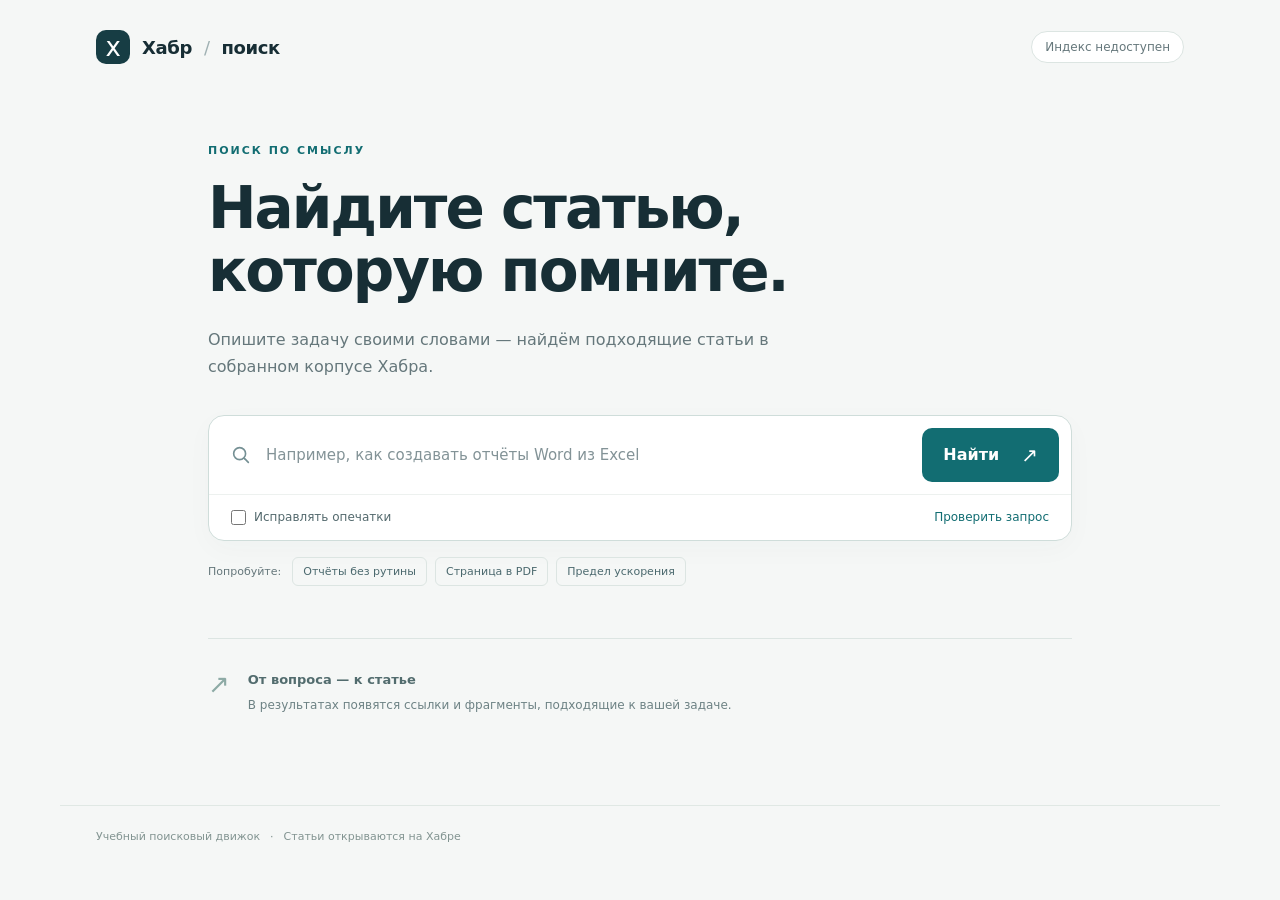
==== static/index.html @ 0f146c68 "feat: добавлен локальный api и интерфейс поиска" ====
<!doctype html>
<html lang="ru">
<head>
  <meta charset="utf-8">
  <meta name="viewport" content="width=device-width, initial-scale=1">
  <meta name="color-scheme" content="light">
  <title>Поиск по Хабру</title>
  <link rel="stylesheet" href="/static/style.css">
  <script src="/static/app.js" defer></script>
</head>
<body>
  <header class="header">
    <a class="brand" href="/" aria-label="поиск по Хабру — главная"><span class="brand-mark" aria-hidden="true">х</span> Хабр <span class="brand-separator">/</span> поиск</a>
    <span id="index-status" class="index-status">Проверяем индекс…</span>
  </header>
  <main>
    <section class="intro" aria-labelledby="page-title">
      <p class="eyebrow">ПОИСК ПО СМЫСЛУ</p>
      <h1 id="page-title">Найдите статью,<br>которую помните.</h1>
      <p class="lead">Опишите задачу своими словами — найдём подходящие статьи в собранном корпусе Хабра.</p>
    </section>
    <form id="search-form" class="search-panel">
      <label class="sr-only" for="query">Что вы хотите найти?</label>
      <div class="search-row">
        <svg class="search-icon" width="22" height="22" viewBox="0 0 24 24" fill="none" aria-hidden="true"><circle cx="10.5" cy="10.5" r="6.5" stroke="currentColor" stroke-width="1.8"/><path d="m16 16 4 4" stroke="currentColor" stroke-width="1.8" stroke-linecap="round"/></svg>
        <input id="query" type="search" name="query" placeholder="Например, как создавать отчёты Word из Excel" maxlength="4000" required autocomplete="off">
        <button id="search-button" class="primary" type="submit">Найти <span aria-hidden="true">↗</span></button>
      </div>
      <div class="search-options">
        <label class="checkbox"><input id="correct-typos" type="checkbox"> Исправлять опечатки</label>
        <button id="check-spelling" class="text-button" type="button">Проверить запрос</button>
      </div>
      <div id="suggestion" class="suggestion" hidden aria-live="polite"></div>
    </form>
    <div class="examples" aria-label="примеры запросов"><span>Попробуйте:</span>
      <button type="button" data-query="Как автоматически создавать отчёты Word из Excel на Python?">Отчёты без рутины</button>
      <button type="button" data-query="Как сохранить страницу в PDF с текстом и ссылками?">Страница в PDF</button>
      <button type="button" data-query="Почему больше ядер не всегда ускоряют программу?">Предел ускорения</button>
    </div>
    <p id="message" class="message" role="status" aria-live="polite"></p>
    <section id="results-section" class="results-section" hidden aria-labelledby="results-title">
      <div class="results-heading"><h2 id="results-title">Найденные статьи</h2><span id="result-count"></span></div>
      <p id="used-query" class="used-query"></p>
      <ol id="results" class="results"></ol>
    </section>
    <div id="empty-state" class="empty-state"><span class="empty-symbol" aria-hidden="true">↗</span><div><strong>От вопроса — к статье</strong><p>В результатах появятся ссылки и фрагменты, подходящие к вашей задаче.</p></div></div>
  </main>
  <footer>Учебный поисковый движок <span aria-hidden="true">·</span> Статьи открываются на Хабре</footer>
</body>
</html>
---- static/style.css ----
/* общие цвета, размеры и шрифт страницы */
:root{
  font-family:Inter,system-ui,-apple-system,"Segoe UI",sans-serif;
  color:#172e35;
  background:#f5f7f6;
  font-synthesis:none;
  --accent:#126d72;
  --muted:#65777b;
  --line:#dce5e2}
  *{
    box-sizing:border-box}
    body{
      margin:0}
      button,input{
        font:inherit}
        button{
          cursor:pointer}
          a{
            color:inherit}
            button:disabled{
              cursor:wait;
              opacity:.65}
              button:focus-visible,a:focus-visible,input:focus-visible{
                outline:3px solid #66b7b5;
                outline-offset:4px}
                [hidden]{
                  display:none!important}
                  .header{
                    max-width:1160px;
                    margin:auto;
                    padding:30px 36px;
                    display:flex;
                    align-items:center;
                    justify-content:space-between;
                    gap:20px}
                    .brand{
                      text-decoration:none;
                      display:flex;
                      align-items:center;
                      gap:12px;
                      font-size:18px;
                      font-weight:700;
                      letter-spacing:-.4px}
                      .brand-mark{
                        display:grid;
                        place-items:center;
                        width:34px;
                        height:34px;
                        background:#173d44;
                        color:white;
                        border-radius:10px;
                        font-size:26px;
                        font-weight:500;
                        line-height:1}
                        .brand-separator{
                          color:#a0b1b3;
                          font-weight:400}
                          .index-status{
                            font-size:12px;
                            color:var(--muted);
                            border:1px solid var(--line);
                            border-radius:20px;
                            padding:8px 13px;
                            background:#fff}
                            main{
                              max-width:920px;
                              padding:50px 28px 60px;
                              margin:auto}
                              .eyebrow{
                                font-size:11px;
                                letter-spacing:2px;
                                color:var(--accent);
                                font-weight:750;
                                margin:0 0 20px}
                                h1{
                                  font-size:clamp(38px,5.4vw,58px);
                                  line-height:1.08;
                                  letter-spacing:-2px;
                                  font-weight:650;
                                  margin:0 0 24px}
                                  .lead{
                                    max-width:580px;
                                    color:var(--muted);
                                    font-size:16px;
                                    line-height:1.7;
                                    margin:0 0 34px}
                                    /* форма остаётся доступной с клавиатуры и на узком экране */
                                    .search-panel{
                                      background:#fff;
                                      border:1px solid #cfddda;
                                      box-shadow:0 8px 28px #24433c07;
                                      border-radius:16px;
                                      overflow:hidden}
                                      .search-row{
                                        display:flex;
                                        align-items:center;
                                        gap:14px;
                                        padding:12px}
                                        .search-icon{
                                          color:#759094;
                                          flex-shrink:0;
                                          margin-left:9px}
                                          input[type=search]{
                                            min-width:0;
                                            flex:1;
                                            width:100%;
                                            border:0;
                                            padding:12px 0;
                                            background:transparent;
                                            color:#172e35;
                                            font-size:15px}
                                            input::placeholder{
                                              color:#839397}
                                              .primary{
                                                display:flex;
                                                align-items:center;
                                                justify-content:center;
                                                gap:22px;
                                                border:0;
                                                border-radius:10px;
                                                background:var(--accent);
                                                color:#fff;
                                                padding:15px 21px;
                                                font-weight:600;
                                                transition:background .15s}
                                                .primary:hover{
                                                  background:#0d585d}
                                                  .primary span{
                                                    font-size:20px;
                                                    font-weight:400}
                                                    .search-options{
                                                      display:flex;
                                                      justify-content:space-between;
                                                      gap:16px;
                                                      padding:15px 22px;
                                                      border-top:1px solid #edf1ef;
                                                      font-size:12px}
                                                      .checkbox{
                                                        display:flex;
                                                        align-items:center;
                                                        gap:8px;
                                                        color:#53696d;
                                                        cursor:pointer}
                                                        .checkbox input{
                                                          accent-color:var(--accent);
                                                          width:15px;
                                                          height:15px;
                                                          margin:0}
                                                          .text-button{
                                                            border:0;
                                                            background:none;
                                                            padding:0;
                                                            color:var(--accent)}
                                                            .text-button:hover{
                                                              text-decoration:underline}
                                                              .suggestion{
                                                                padding:14px 22px;
                                                                border-top:1px solid #edf1ef;
                                                                color:#385f63;
                                                                font-size:13px;
                                                                line-height:1.6;
                                                                background:#f0f8f5}
                                                                .suggestion button{
                                                                  border:0;
                                                                  padding:0;
                                                                  background:none;
                                                                  color:var(--accent);
                                                                  font-weight:650;
                                                                  text-decoration:underline;
                                                                  text-underline-offset:3px;
                                                                  text-align:left}
                                                                  .examples{
                                                                    display:flex;
                                                                    gap:8px;
                                                                    align-items:center;
                                                                    flex-wrap:wrap;
                                                                    margin-top:16px;
                                                                    font-size:11px;
                                                                    color:var(--muted)}
                                                                    .examples>span{
                                                                      margin-right:3px}
                                                                      .examples button{
                                                                        border:1px solid var(--line);
                                                                        background:transparent;
                                                                        color:#4b696e;
                                                                        border-radius:6px;
                                                                        padding:7px 10px;
                                                                        font-size:11px}
                                                                        .examples button:hover{
                                                                          background:#e9f1ed}
                                                                          .message{
                                                                            font-size:14px;
                                                                            line-height:1.6;
                                                                            margin:24px 0;
                                                                            color:#49686d;
                                                                            min-height:0}
                                                                            .message:empty{
                                                                              display:none}
                                                                              .message.error{
                                                                                color:#a14233}
                                                                                .message.loading::before{
                                                                                  content:"";
                                                                                  display:inline-block;
                                                                                  width:12px;
                                                                                  height:12px;
                                                                                  border:2px solid #c3d9d2;
                                                                                  border-top-color:var(--accent);
                                                                                  border-radius:50%;
                                                                                  margin-right:10px;
                                                                                  animation:spin 1s linear infinite}
                                                                                  /* карточки отображают только текст и проверенную ссылку на статью */
                                                                                  .results-section{
                                                                                    margin-top:38px}
                                                                                    .results-heading{
                                                                                      display:flex;
                                                                                      align-items:center;
                                                                                      justify-content:space-between;
                                                                                      gap:12px}
                                                                                      .results-heading h2{
                                                                                        font-size:18px;
                                                                                        letter-spacing:-.4px;
                                                                                        margin:0}
                                                                                        .results-heading span{
                                                                                          font-size:12px;
                                                                                          color:var(--muted)}
                                                                                          .used-query{
                                                                                            font-size:13px;
                                                                                            color:var(--muted);
                                                                                            line-height:1.6;
                                                                                            margin:10px 0 20px}
                                                                                            .results{
                                                                                              list-style:none;
                                                                                              padding:0;
                                                                                              margin:0;
                                                                                              display:grid;
                                                                                              gap:12px}
                                                                                              .result{
                                                                                                background:white;
                                                                                                border:1px solid var(--line);
                                                                                                border-radius:12px;
                                                                                                padding:22px 24px}
                                                                                                .result-top{
                                                                                                  display:flex;
                                                                                                  align-items:center;
                                                                                                  gap:10px;
                                                                                                  font-size:10px;
                                                                                                  color:#748a8e;
                                                                                                  margin-bottom:10px}
                                                                                                  .result-number{
                                                                                                    font-size:10px;
                                                                                                    border:1px solid #e0e9e6;
                                                                                                    border-radius:4px;
                                                                                                    padding:2px 5px;
                                                                                                    color:var(--accent)}
                                                                                                    .score{
                                                                                                      margin-left:auto;
                                                                                                      white-space:nowrap}
                                                                                                      .result h3{
                                                                                                        font-size:19px;
                                                                                                        line-height:1.4;
                                                                                                        letter-spacing:-.3px;
                                                                                                        font-weight:650;
                                                                                                        margin:0 0 10px}
                                                                                                        .result h3 a{
                                                                                                          text-decoration:none}
                                                                                                          .result h3 a:hover{
                                                                                                            color:var(--accent);
                                                                                                            text-decoration:underline;
                                                                                                            text-underline-offset:3px}
                                                                                                            .result p{
                                                                                                              font-size:14px;
                                                                                                              line-height:1.75;
                                                                                                              color:#65777b;
                                                                                                              margin:0}
                                                                                                              .empty-state{
                                                                                                                display:flex;
                                                                                                                align-items:flex-start;
                                                                                                                gap:18px;
                                                                                                                border-top:1px solid var(--line);
                                                                                                                padding:30px 0;
                                                                                                                margin-top:52px;
                                                                                                                color:#6d8284}
                                                                                                                .empty-symbol{
                                                                                                                  font-size:26px;
                                                                                                                  font-weight:300;
                                                                                                                  color:#8daaa5}
                                                                                                                  .empty-state strong{
                                                                                                                    font-size:13px;
                                                                                                                    font-weight:550;
                                                                                                                    color:#526c6e}
                                                                                                                    .empty-state p{
                                                                                                                      font-size:12px;
                                                                                                                      line-height:1.7;
                                                                                                                      margin:7px 0 0}
                                                                                                                      footer{
                                                                                                                        max-width:1160px;
                                                                                                                        margin:auto;
                                                                                                                        padding:24px 36px;
                                                                                                                        border-top:1px solid #e0e8e4;
                                                                                                                        color:#829491;
                                                                                                                        font-size:11px;
                                                                                                                        display:flex;
                                                                                                                        gap:10px}
                                                                                                                        .sr-only{
                                                                                                                          position:absolute;
                                                                                                                          width:1px;
                                                                                                                          height:1px;
                                                                                                                          padding:0;
                                                                                                                          margin:-1px;
                                                                                                                          overflow:hidden;
                                                                                                                          clip:rect(0,0,0,0);
                                                                                                                          white-space:nowrap;
                                                                                                                          border:0}
                                                                                                                          @keyframes spin{
                                                                                                                            to{
                                                                                                                              transform:rotate(360deg)}
                                                                                                                            }
                                                                                                                            @media(max-width:600px){
                                                                                                                              .header{
                                                                                                                                padding:22px 18px;
                                                                                                                                gap:10px}
                                                                                                                                .brand{
                                                                                                                                  font-size:15px;
                                                                                                                                  gap:8px}
                                                                                                                                  .index-status{
                                                                                                                                    font-size:10px;
                                                                                                                                    padding:7px 9px}
                                                                                                                                    main{
                                                                                                                                      padding:36px 18px 35px}
                                                                                                                                      h1{
                                                                                                                                        letter-spacing:-1.4px}
                                                                                                                                        .lead{
                                                                                                                                          font-size:14px}
                                                                                                                                          .search-row{
                                                                                                                                            gap:8px;
                                                                                                                                            padding:9px}
                                                                                                                                            .search-icon{
                                                                                                                                              width:18px;
                                                                                                                                              margin-left:4px}
                                                                                                                                              .primary{
                                                                                                                                                padding:13px;
                                                                                                                                                gap:8px;
                                                                                                                                                font-size:13px}
                                                                                                                                                .primary span{
                                                                                                                                                  display:none}
                                                                                                                                                  input[type=search]{
                                                                                                                                                    font-size:13px}
                                                                                                                                                    .search-options{
                                                                                                                                                      padding:14px;
                                                                                                                                                      font-size:11px;
                                                                                                                                                      gap:8px}
                                                                                                                                                      .result{
                                                                                                                                                        padding:18px}
                                                                                                                                                        .result h3{
                                                                                                                                                          font-size:17px}
                                                                                                                                                          .result p{
                                                                                                                                                            font-size:13px}
                                                                                                                                                            .score{
                                                                                                                                                              font-size:9px}
                                                                                                                                                              footer{
                                                                                                                                                                padding:20px 18px;
                                                                                                                                                                font-size:10px}
                                                                                                                                                                .examples{
                                                                                                                                                                  gap:6px}
                                                                                                                                                                }
                                                                                                                                                                @media(prefers-reduced-motion:reduce){
                                                                                                                                                                  *{
                                                                                                                                                                    animation:none!important;
                                                                                                                                                                    transition:none!important}
                                                                                                                                                                  }
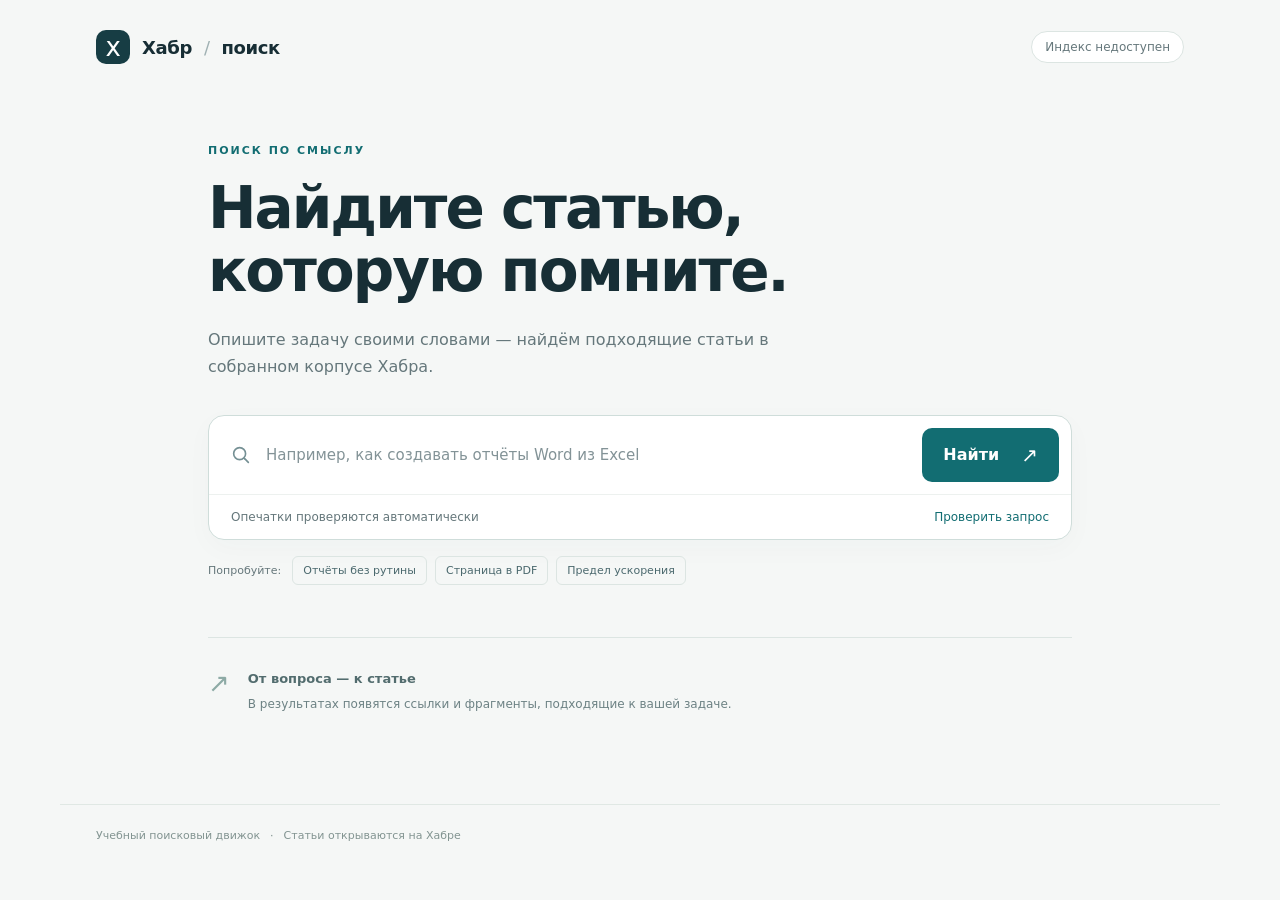
==== commit b2f77c6c: "fix: включены автоматические исправления опечаток в интерфейсе" ====
--- a/static/index.html
+++ b/static/index.html
@@ -27,7 +27,7 @@
         <button id="search-button" class="primary" type="submit">Найти <span aria-hidden="true">↗</span></button>
       </div>
       <div class="search-options">
-        <label class="checkbox"><input id="correct-typos" type="checkbox"> Исправлять опечатки</label>
+        <span id="spelling-note" class="spelling-note">Опечатки проверяются автоматически</span>
         <button id="check-spelling" class="text-button" type="button">Проверить запрос</button>
       </div>
       <div id="suggestion" class="suggestion" hidden aria-live="polite"></div>
--- a/static/style.css
+++ b/static/style.css
@@ -135,17 +135,6 @@
                                                       padding:15px 22px;
                                                       border-top:1px solid #edf1ef;
                                                       font-size:12px}
-                                                      .checkbox{
-                                                        display:flex;
-                                                        align-items:center;
-                                                        gap:8px;
-                                                        color:#53696d;
-                                                        cursor:pointer}
-                                                        .checkbox input{
-                                                          accent-color:var(--accent);
-                                                          width:15px;
-                                                          height:15px;
-                                                          margin:0}
                                                           .text-button{
                                                             border:0;
                                                             background:none;
@@ -368,3 +357,7 @@
                                                                                                                                                                     animation:none!important;
                                                                                                                                                                     transition:none!important}
                                                                                                                                                                   }
+
+/* пояснение проверки и отмена исправления не требуют отдельного переключателя */
+.spelling-note { color: #65777b; }
+.original-query { margin-left: 6px; text-decoration: underline; text-underline-offset: 3px; }
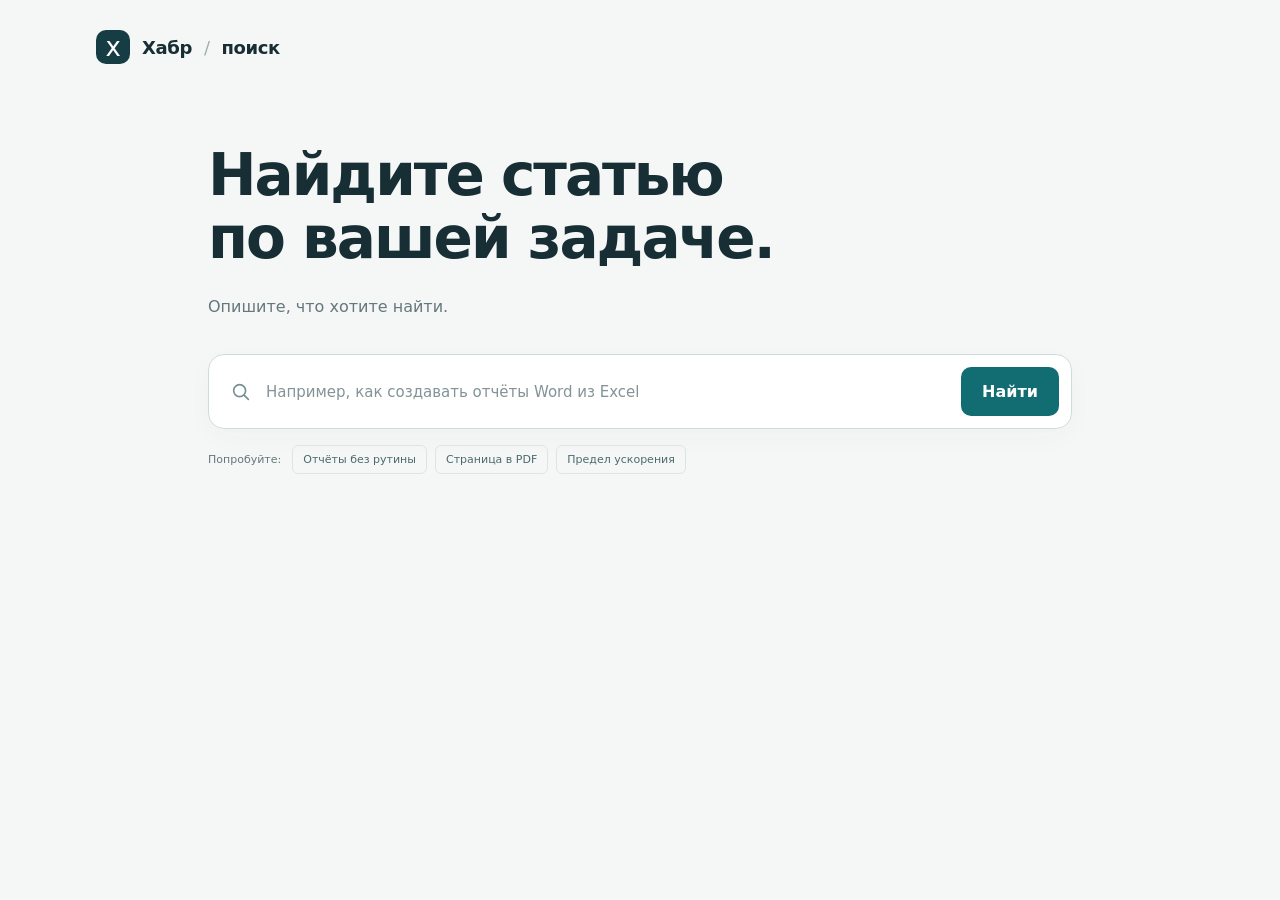
==== commit 4576b304: "fix: убраны лишние элементы интерфейса поиска" ====
--- a/static/index.html
+++ b/static/index.html
@@ -11,24 +11,19 @@
 <body>
   <header class="header">
     <a class="brand" href="/" aria-label="поиск по Хабру — главная"><span class="brand-mark" aria-hidden="true">х</span> Хабр <span class="brand-separator">/</span> поиск</a>
-    <span id="index-status" class="index-status">Проверяем индекс…</span>
+    <span id="article-count" class="article-count" hidden></span>
   </header>
   <main>
     <section class="intro" aria-labelledby="page-title">
-      <p class="eyebrow">ПОИСК ПО СМЫСЛУ</p>
-      <h1 id="page-title">Найдите статью,<br>которую помните.</h1>
-      <p class="lead">Опишите задачу своими словами — найдём подходящие статьи в собранном корпусе Хабра.</p>
+      <h1 id="page-title">Найдите статью<br>по вашей задаче.</h1>
+      <p class="lead">Опишите, что хотите найти.</p>
     </section>
     <form id="search-form" class="search-panel">
       <label class="sr-only" for="query">Что вы хотите найти?</label>
       <div class="search-row">
         <svg class="search-icon" width="22" height="22" viewBox="0 0 24 24" fill="none" aria-hidden="true"><circle cx="10.5" cy="10.5" r="6.5" stroke="currentColor" stroke-width="1.8"/><path d="m16 16 4 4" stroke="currentColor" stroke-width="1.8" stroke-linecap="round"/></svg>
         <input id="query" type="search" name="query" placeholder="Например, как создавать отчёты Word из Excel" maxlength="4000" required autocomplete="off">
-        <button id="search-button" class="primary" type="submit">Найти <span aria-hidden="true">↗</span></button>
-      </div>
-      <div class="search-options">
-        <span id="spelling-note" class="spelling-note">Опечатки проверяются автоматически</span>
-        <button id="check-spelling" class="text-button" type="button">Проверить запрос</button>
+        <button id="search-button" class="primary" type="submit">Найти</button>
       </div>
       <div id="suggestion" class="suggestion" hidden aria-live="polite"></div>
     </form>
@@ -39,12 +34,10 @@
     </div>
     <p id="message" class="message" role="status" aria-live="polite"></p>
     <section id="results-section" class="results-section" hidden aria-labelledby="results-title">
-      <div class="results-heading"><h2 id="results-title">Найденные статьи</h2><span id="result-count"></span></div>
-      <p id="used-query" class="used-query"></p>
+      <div class="results-heading"><h2 id="results-title">Результаты</h2></div>
+      <p id="used-query" class="used-query" hidden></p>
       <ol id="results" class="results"></ol>
     </section>
-    <div id="empty-state" class="empty-state"><span class="empty-symbol" aria-hidden="true">↗</span><div><strong>От вопроса — к статье</strong><p>В результатах появятся ссылки и фрагменты, подходящие к вашей задаче.</p></div></div>
   </main>
-  <footer>Учебный поисковый движок <span aria-hidden="true">·</span> Статьи открываются на Хабре</footer>
 </body>
 </html>
--- a/static/style.css
+++ b/static/style.css
@@ -6,358 +6,339 @@
   font-synthesis:none;
   --accent:#126d72;
   --muted:#65777b;
-  --line:#dce5e2}
+  --line:#dce5e2
+}
+*{
+  box-sizing:border-box
+}
+body{
+  margin:0
+}
+button,input{
+  font:inherit
+}
+button{
+  cursor:pointer
+}
+a{
+  color:inherit
+}
+button:disabled{
+  cursor:wait;
+  opacity:.65
+}
+button:focus-visible,a:focus-visible,input:focus-visible{
+  outline:3px solid #66b7b5;
+  outline-offset:4px
+}
+[hidden]{
+  display:none!important
+}
+.header{
+  max-width:1160px;
+  margin:auto;
+  padding:30px 36px;
+  display:flex;
+  align-items:center;
+  justify-content:space-between;
+  gap:20px
+}
+.brand{
+  text-decoration:none;
+  display:flex;
+  align-items:center;
+  gap:12px;
+  font-size:18px;
+  font-weight:700;
+  letter-spacing:-.4px
+}
+.brand-mark{
+  display:grid;
+  place-items:center;
+  width:34px;
+  height:34px;
+  background:#173d44;
+  color:white;
+  border-radius:10px;
+  font-size:26px;
+  font-weight:500;
+  line-height:1
+}
+.brand-separator{
+  color:#a0b1b3;
+  font-weight:400
+}
+.article-count{
+  font-size:12px;
+  color:var(--muted);
+  border:1px solid var(--line);
+  border-radius:20px;
+  padding:8px 13px;
+  background:#fff
+}
+main{
+  max-width:920px;
+  padding:50px 28px 60px;
+  margin:auto
+}
+h1{
+  font-size:clamp(38px,5.4vw,58px);
+  line-height:1.08;
+  letter-spacing:-2px;
+  font-weight:650;
+  margin:0 0 24px
+}
+.lead{
+  max-width:580px;
+  color:var(--muted);
+  font-size:16px;
+  line-height:1.7;
+  margin:0 0 34px
+}
+/* форма остаётся доступной с клавиатуры и на узком экране */
+.search-panel{
+  background:#fff;
+  border:1px solid #cfddda;
+  box-shadow:0 8px 28px #24433c07;
+  border-radius:16px;
+  overflow:hidden
+}
+.search-row{
+  display:flex;
+  align-items:center;
+  gap:14px;
+  padding:12px
+}
+.search-icon{
+  color:#759094;
+  flex-shrink:0;
+  margin-left:9px
+}
+input[type=search]{
+  min-width:0;
+  flex:1;
+  width:100%;
+  border:0;
+  padding:12px 0;
+  background:transparent;
+  color:#172e35;
+  font-size:15px
+}
+input::placeholder{
+  color:#839397
+}
+.primary{
+  display:flex;
+  align-items:center;
+  justify-content:center;
+  gap:22px;
+  border:0;
+  border-radius:10px;
+  background:var(--accent);
+  color:#fff;
+  padding:15px 21px;
+  font-weight:600;
+  transition:background .15s
+}
+.primary:hover{
+  background:#0d585d
+}
+.text-button{
+  border:0;
+  background:none;
+  padding:0;
+  color:var(--accent)
+}
+.text-button:hover{
+  text-decoration:underline
+}
+.suggestion{
+  padding:14px 22px;
+  border-top:1px solid #edf1ef;
+  color:#385f63;
+  font-size:13px;
+  line-height:1.6;
+  background:#f0f8f5
+}
+.examples{
+  display:flex;
+  gap:8px;
+  align-items:center;
+  flex-wrap:wrap;
+  margin-top:16px;
+  font-size:11px;
+  color:var(--muted)
+}
+.examples>span{
+  margin-right:3px
+}
+.examples button{
+  border:1px solid var(--line);
+  background:transparent;
+  color:#4b696e;
+  border-radius:6px;
+  padding:7px 10px;
+  font-size:11px
+}
+.examples button:hover{
+  background:#e9f1ed
+}
+.message{
+  font-size:14px;
+  line-height:1.6;
+  margin:24px 0;
+  color:#49686d;
+  min-height:0
+}
+.message:empty{
+  display:none
+}
+.message.error{
+  color:#a14233
+}
+.message.loading::before{
+  content:"";
+  display:inline-block;
+  width:12px;
+  height:12px;
+  border:2px solid #c3d9d2;
+  border-top-color:var(--accent);
+  border-radius:50%;
+  margin-right:10px;
+  animation:spin 1s linear infinite
+}
+/* карточки отображают только текст и проверенную ссылку на статью */
+.results-section{
+  margin-top:38px
+}
+.results-heading{
+  margin-bottom:16px;
+  display:flex;
+  align-items:center;
+  justify-content:space-between;
+  gap:12px
+}
+.results-heading h2{
+  font-size:18px;
+  letter-spacing:-.4px;
+  margin:0
+}
+.used-query{
+  font-size:13px;
+  color:var(--muted);
+  line-height:1.6;
+  margin:10px 0 20px
+}
+.results{
+  list-style:none;
+  padding:0;
+  margin:0;
+  display:grid;
+  gap:12px
+}
+.result{
+  background:white;
+  border:1px solid var(--line);
+  border-radius:12px;
+  padding:22px 24px
+}
+.result h3{
+  font-size:19px;
+  line-height:1.4;
+  letter-spacing:-.3px;
+  font-weight:650;
+  margin:0 0 10px
+}
+.result h3 a{
+  text-decoration:none
+}
+.result h3 a:hover{
+  color:var(--accent);
+  text-decoration:underline;
+  text-underline-offset:3px
+}
+.result p{
+  font-size:14px;
+  line-height:1.75;
+  color:#65777b;
+  margin:0
+}
+.sr-only{
+  position:absolute;
+  width:1px;
+  height:1px;
+  padding:0;
+  margin:-1px;
+  overflow:hidden;
+  clip:rect(0,0,0,0);
+  white-space:nowrap;
+  border:0
+}
+@keyframes spin{
+  to{
+    transform:rotate(360deg)
+  }
+}
+@media(max-width:600px){
+  .header{
+    padding:22px 18px;
+    gap:10px
+  }
+  .brand{
+    font-size:15px;
+    gap:8px
+  }
+  .article-count{
+    font-size:10px;
+    padding:7px 9px
+  }
+  main{
+    padding:36px 18px 35px
+  }
+  h1{
+    letter-spacing:-1.4px
+  }
+  .lead{
+    font-size:14px
+  }
+  .search-row{
+    gap:8px;
+    padding:9px
+  }
+  .search-icon{
+    width:18px;
+    margin-left:4px
+  }
+  .primary{
+    padding:13px;
+    gap:8px;
+    font-size:13px
+  }
+  input[type=search]{
+    font-size:13px
+  }
+  .result{
+    padding:18px
+  }
+  .result h3{
+    font-size:17px
+  }
+  .result p{
+    font-size:13px
+  }
+  .examples{
+    gap:6px
+  }
+}
+@media(prefers-reduced-motion:reduce){
   *{
-    box-sizing:border-box}
-    body{
-      margin:0}
-      button,input{
-        font:inherit}
-        button{
-          cursor:pointer}
-          a{
-            color:inherit}
-            button:disabled{
-              cursor:wait;
-              opacity:.65}
-              button:focus-visible,a:focus-visible,input:focus-visible{
-                outline:3px solid #66b7b5;
-                outline-offset:4px}
-                [hidden]{
-                  display:none!important}
-                  .header{
-                    max-width:1160px;
-                    margin:auto;
-                    padding:30px 36px;
-                    display:flex;
-                    align-items:center;
-                    justify-content:space-between;
-                    gap:20px}
-                    .brand{
-                      text-decoration:none;
-                      display:flex;
-                      align-items:center;
-                      gap:12px;
-                      font-size:18px;
-                      font-weight:700;
-                      letter-spacing:-.4px}
-                      .brand-mark{
-                        display:grid;
-                        place-items:center;
-                        width:34px;
-                        height:34px;
-                        background:#173d44;
-                        color:white;
-                        border-radius:10px;
-                        font-size:26px;
-                        font-weight:500;
-                        line-height:1}
-                        .brand-separator{
-                          color:#a0b1b3;
-                          font-weight:400}
-                          .index-status{
-                            font-size:12px;
-                            color:var(--muted);
-                            border:1px solid var(--line);
-                            border-radius:20px;
-                            padding:8px 13px;
-                            background:#fff}
-                            main{
-                              max-width:920px;
-                              padding:50px 28px 60px;
-                              margin:auto}
-                              .eyebrow{
-                                font-size:11px;
-                                letter-spacing:2px;
-                                color:var(--accent);
-                                font-weight:750;
-                                margin:0 0 20px}
-                                h1{
-                                  font-size:clamp(38px,5.4vw,58px);
-                                  line-height:1.08;
-                                  letter-spacing:-2px;
-                                  font-weight:650;
-                                  margin:0 0 24px}
-                                  .lead{
-                                    max-width:580px;
-                                    color:var(--muted);
-                                    font-size:16px;
-                                    line-height:1.7;
-                                    margin:0 0 34px}
-                                    /* форма остаётся доступной с клавиатуры и на узком экране */
-                                    .search-panel{
-                                      background:#fff;
-                                      border:1px solid #cfddda;
-                                      box-shadow:0 8px 28px #24433c07;
-                                      border-radius:16px;
-                                      overflow:hidden}
-                                      .search-row{
-                                        display:flex;
-                                        align-items:center;
-                                        gap:14px;
-                                        padding:12px}
-                                        .search-icon{
-                                          color:#759094;
-                                          flex-shrink:0;
-                                          margin-left:9px}
-                                          input[type=search]{
-                                            min-width:0;
-                                            flex:1;
-                                            width:100%;
-                                            border:0;
-                                            padding:12px 0;
-                                            background:transparent;
-                                            color:#172e35;
-                                            font-size:15px}
-                                            input::placeholder{
-                                              color:#839397}
-                                              .primary{
-                                                display:flex;
-                                                align-items:center;
-                                                justify-content:center;
-                                                gap:22px;
-                                                border:0;
-                                                border-radius:10px;
-                                                background:var(--accent);
-                                                color:#fff;
-                                                padding:15px 21px;
-                                                font-weight:600;
-                                                transition:background .15s}
-                                                .primary:hover{
-                                                  background:#0d585d}
-                                                  .primary span{
-                                                    font-size:20px;
-                                                    font-weight:400}
-                                                    .search-options{
-                                                      display:flex;
-                                                      justify-content:space-between;
-                                                      gap:16px;
-                                                      padding:15px 22px;
-                                                      border-top:1px solid #edf1ef;
-                                                      font-size:12px}
-                                                          .text-button{
-                                                            border:0;
-                                                            background:none;
-                                                            padding:0;
-                                                            color:var(--accent)}
-                                                            .text-button:hover{
-                                                              text-decoration:underline}
-                                                              .suggestion{
-                                                                padding:14px 22px;
-                                                                border-top:1px solid #edf1ef;
-                                                                color:#385f63;
-                                                                font-size:13px;
-                                                                line-height:1.6;
-                                                                background:#f0f8f5}
-                                                                .suggestion button{
-                                                                  border:0;
-                                                                  padding:0;
-                                                                  background:none;
-                                                                  color:var(--accent);
-                                                                  font-weight:650;
-                                                                  text-decoration:underline;
-                                                                  text-underline-offset:3px;
-                                                                  text-align:left}
-                                                                  .examples{
-                                                                    display:flex;
-                                                                    gap:8px;
-                                                                    align-items:center;
-                                                                    flex-wrap:wrap;
-                                                                    margin-top:16px;
-                                                                    font-size:11px;
-                                                                    color:var(--muted)}
-                                                                    .examples>span{
-                                                                      margin-right:3px}
-                                                                      .examples button{
-                                                                        border:1px solid var(--line);
-                                                                        background:transparent;
-                                                                        color:#4b696e;
-                                                                        border-radius:6px;
-                                                                        padding:7px 10px;
-                                                                        font-size:11px}
-                                                                        .examples button:hover{
-                                                                          background:#e9f1ed}
-                                                                          .message{
-                                                                            font-size:14px;
-                                                                            line-height:1.6;
-                                                                            margin:24px 0;
-                                                                            color:#49686d;
-                                                                            min-height:0}
-                                                                            .message:empty{
-                                                                              display:none}
-                                                                              .message.error{
-                                                                                color:#a14233}
-                                                                                .message.loading::before{
-                                                                                  content:"";
-                                                                                  display:inline-block;
-                                                                                  width:12px;
-                                                                                  height:12px;
-                                                                                  border:2px solid #c3d9d2;
-                                                                                  border-top-color:var(--accent);
-                                                                                  border-radius:50%;
-                                                                                  margin-right:10px;
-                                                                                  animation:spin 1s linear infinite}
-                                                                                  /* карточки отображают только текст и проверенную ссылку на статью */
-                                                                                  .results-section{
-                                                                                    margin-top:38px}
-                                                                                    .results-heading{
-                                                                                      display:flex;
-                                                                                      align-items:center;
-                                                                                      justify-content:space-between;
-                                                                                      gap:12px}
-                                                                                      .results-heading h2{
-                                                                                        font-size:18px;
-                                                                                        letter-spacing:-.4px;
-                                                                                        margin:0}
-                                                                                        .results-heading span{
-                                                                                          font-size:12px;
-                                                                                          color:var(--muted)}
-                                                                                          .used-query{
-                                                                                            font-size:13px;
-                                                                                            color:var(--muted);
-                                                                                            line-height:1.6;
-                                                                                            margin:10px 0 20px}
-                                                                                            .results{
-                                                                                              list-style:none;
-                                                                                              padding:0;
-                                                                                              margin:0;
-                                                                                              display:grid;
-                                                                                              gap:12px}
-                                                                                              .result{
-                                                                                                background:white;
-                                                                                                border:1px solid var(--line);
-                                                                                                border-radius:12px;
-                                                                                                padding:22px 24px}
-                                                                                                .result-top{
-                                                                                                  display:flex;
-                                                                                                  align-items:center;
-                                                                                                  gap:10px;
-                                                                                                  font-size:10px;
-                                                                                                  color:#748a8e;
-                                                                                                  margin-bottom:10px}
-                                                                                                  .result-number{
-                                                                                                    font-size:10px;
-                                                                                                    border:1px solid #e0e9e6;
-                                                                                                    border-radius:4px;
-                                                                                                    padding:2px 5px;
-                                                                                                    color:var(--accent)}
-                                                                                                    .score{
-                                                                                                      margin-left:auto;
-                                                                                                      white-space:nowrap}
-                                                                                                      .result h3{
-                                                                                                        font-size:19px;
-                                                                                                        line-height:1.4;
-                                                                                                        letter-spacing:-.3px;
-                                                                                                        font-weight:650;
-                                                                                                        margin:0 0 10px}
-                                                                                                        .result h3 a{
-                                                                                                          text-decoration:none}
-                                                                                                          .result h3 a:hover{
-                                                                                                            color:var(--accent);
-                                                                                                            text-decoration:underline;
-                                                                                                            text-underline-offset:3px}
-                                                                                                            .result p{
-                                                                                                              font-size:14px;
-                                                                                                              line-height:1.75;
-                                                                                                              color:#65777b;
-                                                                                                              margin:0}
-                                                                                                              .empty-state{
-                                                                                                                display:flex;
-                                                                                                                align-items:flex-start;
-                                                                                                                gap:18px;
-                                                                                                                border-top:1px solid var(--line);
-                                                                                                                padding:30px 0;
-                                                                                                                margin-top:52px;
-                                                                                                                color:#6d8284}
-                                                                                                                .empty-symbol{
-                                                                                                                  font-size:26px;
-                                                                                                                  font-weight:300;
-                                                                                                                  color:#8daaa5}
-                                                                                                                  .empty-state strong{
-                                                                                                                    font-size:13px;
-                                                                                                                    font-weight:550;
-                                                                                                                    color:#526c6e}
-                                                                                                                    .empty-state p{
-                                                                                                                      font-size:12px;
-                                                                                                                      line-height:1.7;
-                                                                                                                      margin:7px 0 0}
-                                                                                                                      footer{
-                                                                                                                        max-width:1160px;
-                                                                                                                        margin:auto;
-                                                                                                                        padding:24px 36px;
-                                                                                                                        border-top:1px solid #e0e8e4;
-                                                                                                                        color:#829491;
-                                                                                                                        font-size:11px;
-                                                                                                                        display:flex;
-                                                                                                                        gap:10px}
-                                                                                                                        .sr-only{
-                                                                                                                          position:absolute;
-                                                                                                                          width:1px;
-                                                                                                                          height:1px;
-                                                                                                                          padding:0;
-                                                                                                                          margin:-1px;
-                                                                                                                          overflow:hidden;
-                                                                                                                          clip:rect(0,0,0,0);
-                                                                                                                          white-space:nowrap;
-                                                                                                                          border:0}
-                                                                                                                          @keyframes spin{
-                                                                                                                            to{
-                                                                                                                              transform:rotate(360deg)}
-                                                                                                                            }
-                                                                                                                            @media(max-width:600px){
-                                                                                                                              .header{
-                                                                                                                                padding:22px 18px;
-                                                                                                                                gap:10px}
-                                                                                                                                .brand{
-                                                                                                                                  font-size:15px;
-                                                                                                                                  gap:8px}
-                                                                                                                                  .index-status{
-                                                                                                                                    font-size:10px;
-                                                                                                                                    padding:7px 9px}
-                                                                                                                                    main{
-                                                                                                                                      padding:36px 18px 35px}
-                                                                                                                                      h1{
-                                                                                                                                        letter-spacing:-1.4px}
-                                                                                                                                        .lead{
-                                                                                                                                          font-size:14px}
-                                                                                                                                          .search-row{
-                                                                                                                                            gap:8px;
-                                                                                                                                            padding:9px}
-                                                                                                                                            .search-icon{
-                                                                                                                                              width:18px;
-                                                                                                                                              margin-left:4px}
-                                                                                                                                              .primary{
-                                                                                                                                                padding:13px;
-                                                                                                                                                gap:8px;
-                                                                                                                                                font-size:13px}
-                                                                                                                                                .primary span{
-                                                                                                                                                  display:none}
-                                                                                                                                                  input[type=search]{
-                                                                                                                                                    font-size:13px}
-                                                                                                                                                    .search-options{
-                                                                                                                                                      padding:14px;
-                                                                                                                                                      font-size:11px;
-                                                                                                                                                      gap:8px}
-                                                                                                                                                      .result{
-                                                                                                                                                        padding:18px}
-                                                                                                                                                        .result h3{
-                                                                                                                                                          font-size:17px}
-                                                                                                                                                          .result p{
-                                                                                                                                                            font-size:13px}
-                                                                                                                                                            .score{
-                                                                                                                                                              font-size:9px}
-                                                                                                                                                              footer{
-                                                                                                                                                                padding:20px 18px;
-                                                                                                                                                                font-size:10px}
-                                                                                                                                                                .examples{
-                                                                                                                                                                  gap:6px}
-                                                                                                                                                                }
-                                                                                                                                                                @media(prefers-reduced-motion:reduce){
-                                                                                                                                                                  *{
-                                                                                                                                                                    animation:none!important;
-                                                                                                                                                                    transition:none!important}
-                                                                                                                                                                  }
-
-/* пояснение проверки и отмена исправления не требуют отдельного переключателя */
-.spelling-note { color: #65777b; }
-.original-query { margin-left: 6px; text-decoration: underline; text-underline-offset: 3px; }
+    animation:none!important;
+    transition:none!important
+  }
+}
+/* ссылка позволяет отменить исправление для одного запроса */
+.original-query {
+  margin-left: 6px;
+  text-decoration: underline;
+  text-underline-offset: 3px;
+}
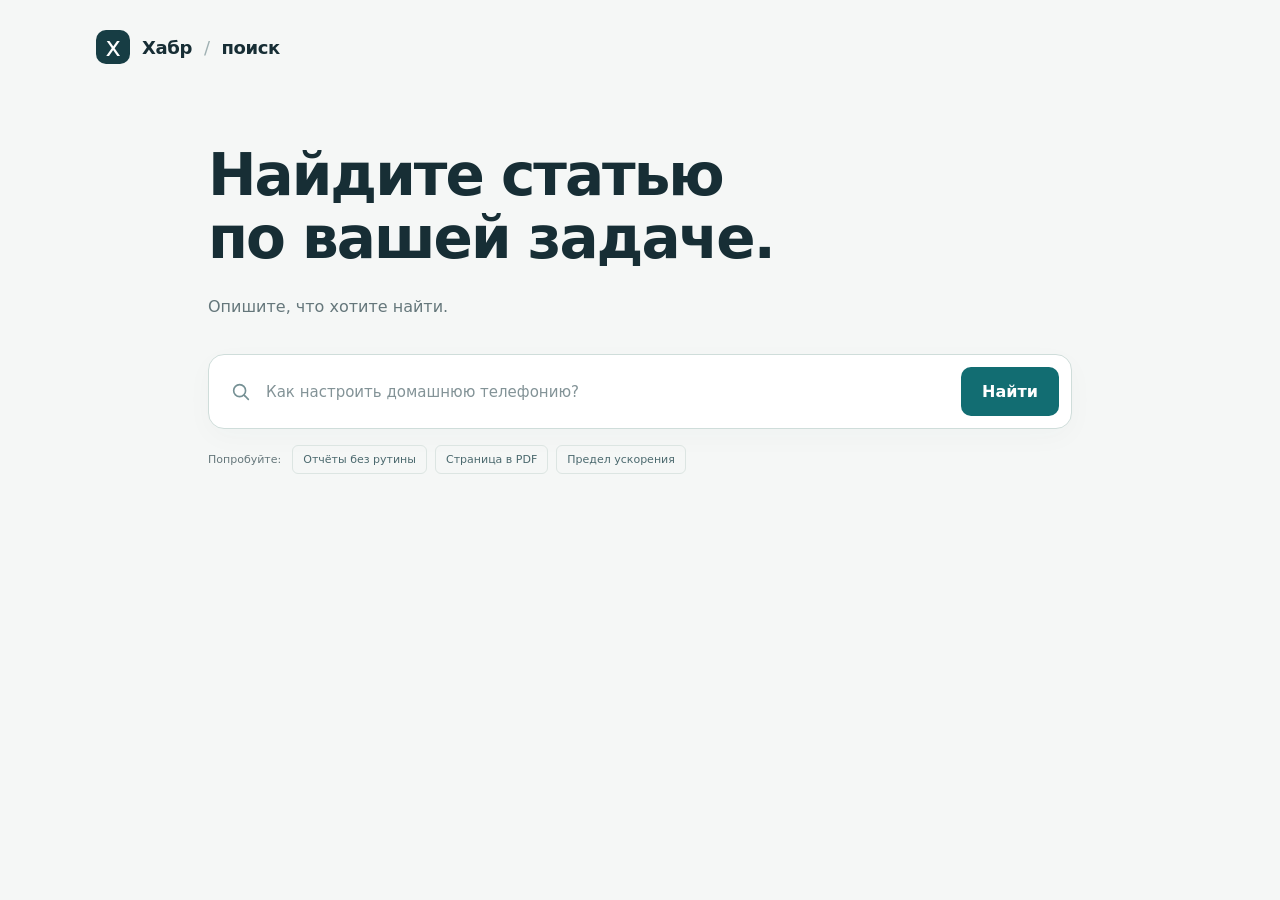
==== commit 834db981: "feat: добавлены сменяющиеся подсказки в строке поиска" ====
--- a/static/index.html
+++ b/static/index.html
@@ -22,7 +22,7 @@
       <label class="sr-only" for="query">Что вы хотите найти?</label>
       <div class="search-row">
         <svg class="search-icon" width="22" height="22" viewBox="0 0 24 24" fill="none" aria-hidden="true"><circle cx="10.5" cy="10.5" r="6.5" stroke="currentColor" stroke-width="1.8"/><path d="m16 16 4 4" stroke="currentColor" stroke-width="1.8" stroke-linecap="round"/></svg>
-        <input id="query" type="search" name="query" placeholder="Например, как создавать отчёты Word из Excel" maxlength="4000" required autocomplete="off">
+        <input id="query" type="search" name="query" placeholder="Как создавать отчёты Word из Excel?" maxlength="4000" required autocomplete="off">
         <button id="search-button" class="primary" type="submit">Найти</button>
       </div>
       <div id="suggestion" class="suggestion" hidden aria-live="polite"></div>
